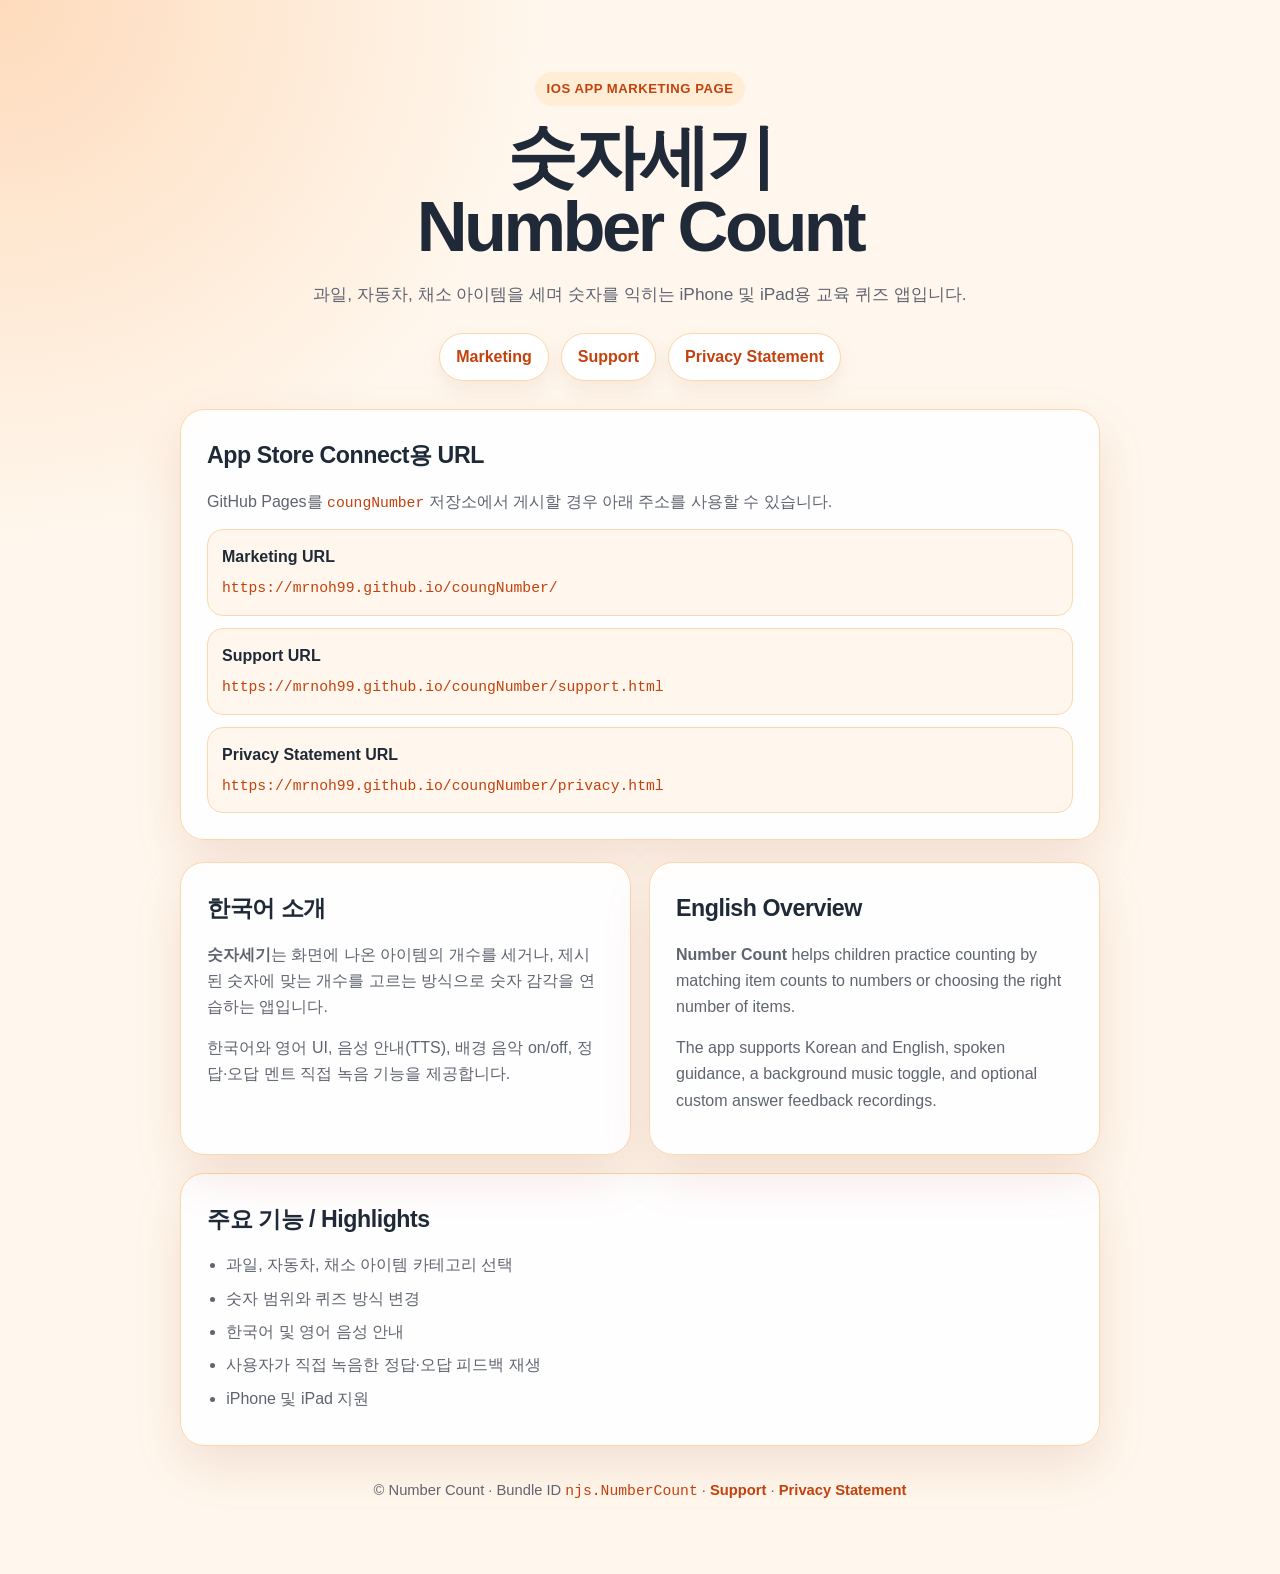
==== webPage/index.html @ 68d9ac67 "feat: Enhance localization and user settings for NumberCount - Introduce new localization options an" ====
<!DOCTYPE html>
<html lang="ko">
<head>
  <meta charset="utf-8">
  <meta name="viewport" content="width=device-width, initial-scale=1">
  <title>숫자세기 (Number Count) - Marketing</title>
  <meta name="description" content="숫자세기(Number Count)는 아이템을 세고 숫자를 맞추며 숫자 감각을 연습하는 iPhone 및 iPad용 교육 퀴즈 앱입니다.">
  <style>
    :root {
      color-scheme: light;
      --bg: #fff7ed;
      --card: #ffffff;
      --text: #1f2937;
      --muted: #5f6470;
      --accent: #f97316;
      --accent-dark: #c2410c;
      --line: #fed7aa;
      --soft: #ffedd5;
      --radius: 24px;
      --shadow: 0 20px 50px rgba(154, 52, 18, 0.12);
    }

    *,
    *::before,
    *::after {
      box-sizing: border-box;
    }

    body {
      margin: 0;
      font-family: -apple-system, BlinkMacSystemFont, "Segoe UI", Roboto, "Noto Sans KR", Arial, sans-serif;
      background:
        radial-gradient(circle at top left, rgba(251, 146, 60, 0.28), transparent 34rem),
        var(--bg);
      color: var(--text);
      line-height: 1.65;
    }

    a {
      color: var(--accent-dark);
      font-weight: 700;
      text-decoration: none;
    }

    a:hover {
      text-decoration: underline;
    }

    .wrap {
      max-width: 960px;
      margin: 0 auto;
      padding: 32px 20px 56px;
    }

    header {
      text-align: center;
      padding: 40px 0 28px;
    }

    .badge {
      display: inline-block;
      margin: 0 0 16px;
      padding: 6px 12px;
      border-radius: 999px;
      background: var(--soft);
      color: var(--accent-dark);
      font-size: 0.82rem;
      font-weight: 800;
      letter-spacing: 0.04em;
      text-transform: uppercase;
    }

    h1 {
      margin: 0;
      font-size: clamp(2.3rem, 8vw, 4.4rem);
      line-height: 1;
      letter-spacing: -0.05em;
    }

    h2 {
      margin: 0 0 14px;
      font-size: 1.45rem;
      letter-spacing: -0.02em;
    }

    h3 {
      margin: 22px 0 8px;
      font-size: 1.05rem;
    }

    p {
      margin: 0 0 14px;
      color: var(--muted);
    }

    ul {
      margin: 0;
      padding-left: 1.2rem;
      color: var(--muted);
    }

    li {
      margin: 7px 0;
    }

    nav {
      display: flex;
      flex-wrap: wrap;
      justify-content: center;
      gap: 12px;
      margin-top: 24px;
    }

    nav a,
    .button {
      display: inline-flex;
      align-items: center;
      justify-content: center;
      min-height: 44px;
      padding: 10px 16px;
      border-radius: 999px;
      background: #ffffff;
      border: 1px solid var(--line);
      box-shadow: 0 8px 20px rgba(154, 52, 18, 0.08);
    }

    .hero {
      max-width: 740px;
      margin: 18px auto 0;
      font-size: 1.08rem;
    }

    .grid {
      display: grid;
      grid-template-columns: repeat(2, minmax(0, 1fr));
      gap: 18px;
      margin-top: 22px;
    }

    .card {
      background: rgba(255, 255, 255, 0.94);
      border: 1px solid var(--line);
      border-radius: var(--radius);
      padding: 26px;
      box-shadow: var(--shadow);
    }

    .url-list {
      display: grid;
      gap: 12px;
      margin-top: 14px;
    }

    .url-item {
      padding: 14px;
      border-radius: 16px;
      background: #fff7ed;
      border: 1px solid var(--line);
    }

    .url-item strong {
      display: block;
      margin-bottom: 4px;
      color: var(--text);
    }

    code {
      overflow-wrap: anywhere;
      color: var(--accent-dark);
      font-family: ui-monospace, SFMono-Regular, Menlo, Monaco, Consolas, "Liberation Mono", monospace;
      font-size: 0.92rem;
    }

    footer {
      margin-top: 32px;
      text-align: center;
      color: var(--muted);
      font-size: 0.92rem;
    }

    @media (max-width: 720px) {
      .grid {
        grid-template-columns: 1fr;
      }

      header {
        padding-top: 24px;
      }
    }
  </style>
</head>
<body>
  <div class="wrap">
    <header>
      <p class="badge">iOS App Marketing Page</p>
      <h1>숫자세기<br><span lang="en">Number Count</span></h1>
      <p class="hero">과일, 자동차, 채소 아이템을 세며 숫자를 익히는 iPhone 및 iPad용 교육 퀴즈 앱입니다.</p>
      <nav aria-label="Site navigation">
        <a href="index.html" aria-current="page">Marketing</a>
        <a href="support.html">Support</a>
        <a href="privacy.html">Privacy Statement</a>
      </nav>
    </header>

    <main>
      <section class="card">
        <h2>App Store Connect용 URL</h2>
        <p>GitHub Pages를 <code>coungNumber</code> 저장소에서 게시할 경우 아래 주소를 사용할 수 있습니다.</p>
        <div class="url-list">
          <div class="url-item">
            <strong>Marketing URL</strong>
            <code>https://mrnoh99.github.io/coungNumber/</code>
          </div>
          <div class="url-item">
            <strong>Support URL</strong>
            <code>https://mrnoh99.github.io/coungNumber/support.html</code>
          </div>
          <div class="url-item">
            <strong>Privacy Statement URL</strong>
            <code>https://mrnoh99.github.io/coungNumber/privacy.html</code>
          </div>
        </div>
      </section>

      <section class="grid" aria-label="App description">
        <div class="card">
          <h2>한국어 소개</h2>
          <p><strong>숫자세기</strong>는 화면에 나온 아이템의 개수를 세거나, 제시된 숫자에 맞는 개수를 고르는 방식으로 숫자 감각을 연습하는 앱입니다.</p>
          <p>한국어와 영어 UI, 음성 안내(TTS), 배경 음악 on/off, 정답·오답 멘트 직접 녹음 기능을 제공합니다.</p>
        </div>

        <div class="card">
          <h2>English Overview</h2>
          <p><strong>Number Count</strong> helps children practice counting by matching item counts to numbers or choosing the right number of items.</p>
          <p>The app supports Korean and English, spoken guidance, a background music toggle, and optional custom answer feedback recordings.</p>
        </div>
      </section>

      <section class="card" style="margin-top:18px;">
        <h2>주요 기능 / Highlights</h2>
        <ul>
          <li>과일, 자동차, 채소 아이템 카테고리 선택</li>
          <li>숫자 범위와 퀴즈 방식 변경</li>
          <li>한국어 및 영어 음성 안내</li>
          <li>사용자가 직접 녹음한 정답·오답 피드백 재생</li>
          <li>iPhone 및 iPad 지원</li>
        </ul>
      </section>
    </main>

    <footer>
      <p>© Number Count · Bundle ID <code>njs.NumberCount</code> · <a href="support.html">Support</a> · <a href="privacy.html">Privacy Statement</a></p>
    </footer>
  </div>
</body>
</html>
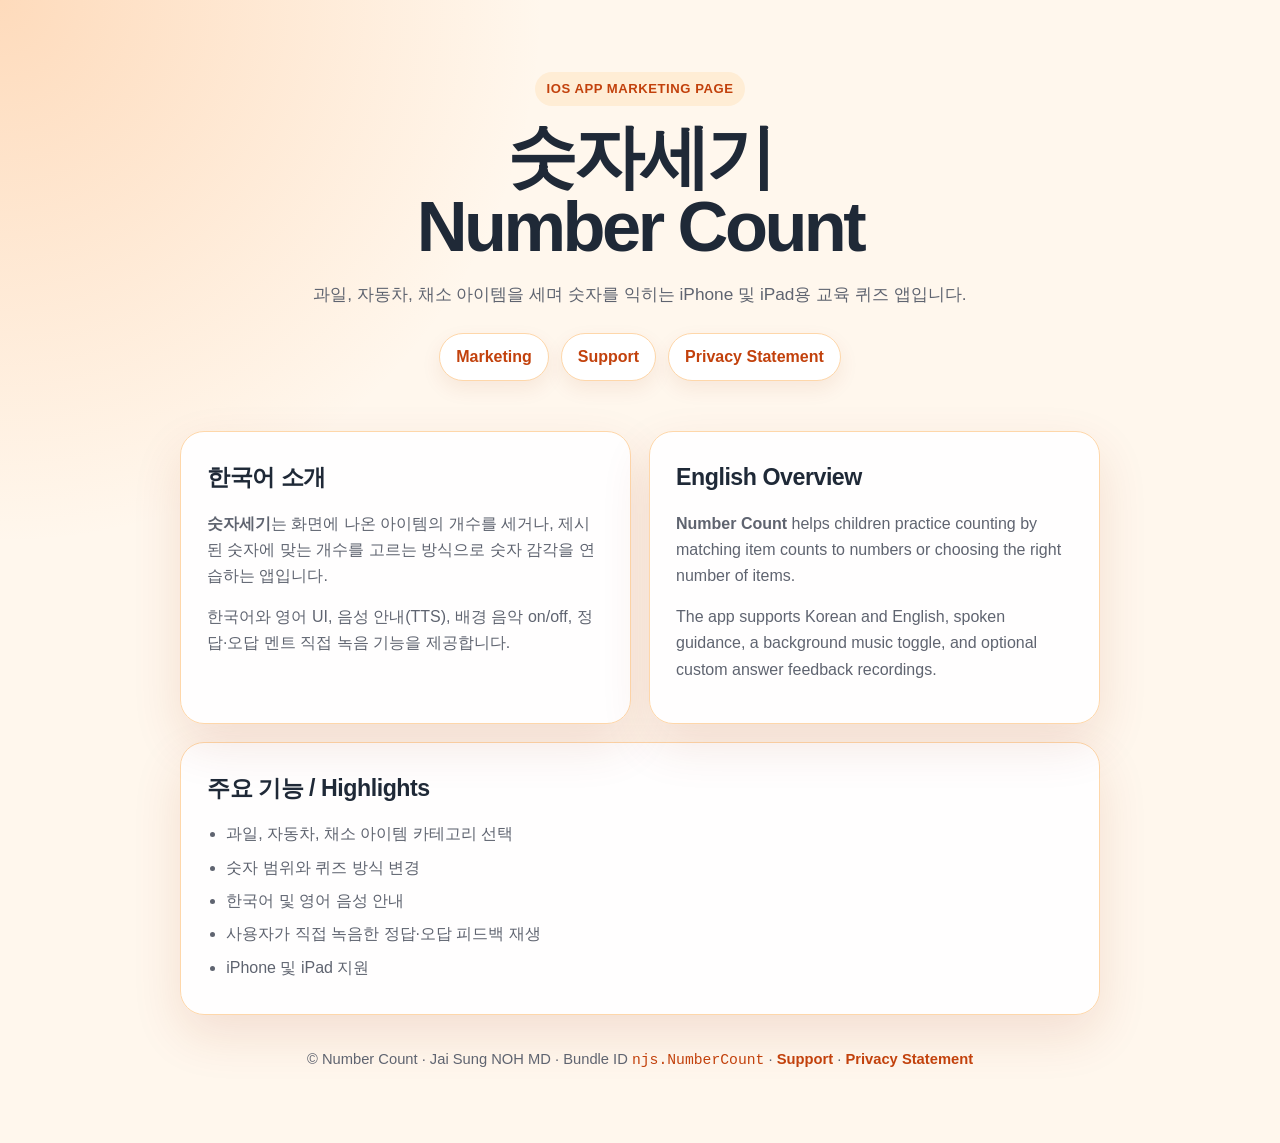
==== commit 61d640b7: "Update iOS build settings and support site contact details. Set display name to 숫자세기, lower deployme" ====
--- a/webPage/index.html
+++ b/webPage/index.html
@@ -203,25 +203,6 @@
     </header>
 
     <main>
-      <section class="card">
-        <h2>App Store Connect용 URL</h2>
-        <p>GitHub Pages를 <code>coungNumber</code> 저장소에서 게시할 경우 아래 주소를 사용할 수 있습니다.</p>
-        <div class="url-list">
-          <div class="url-item">
-            <strong>Marketing URL</strong>
-            <code>https://mrnoh99.github.io/coungNumber/</code>
-          </div>
-          <div class="url-item">
-            <strong>Support URL</strong>
-            <code>https://mrnoh99.github.io/coungNumber/support.html</code>
-          </div>
-          <div class="url-item">
-            <strong>Privacy Statement URL</strong>
-            <code>https://mrnoh99.github.io/coungNumber/privacy.html</code>
-          </div>
-        </div>
-      </section>
-
       <section class="grid" aria-label="App description">
         <div class="card">
           <h2>한국어 소개</h2>
@@ -249,7 +230,7 @@
     </main>
 
     <footer>
-      <p>© Number Count · Bundle ID <code>njs.NumberCount</code> · <a href="support.html">Support</a> · <a href="privacy.html">Privacy Statement</a></p>
+      <p>© Number Count · Jai Sung NOH MD · Bundle ID <code>njs.NumberCount</code> · <a href="support.html">Support</a> · <a href="privacy.html">Privacy Statement</a></p>
     </footer>
   </div>
 </body>
